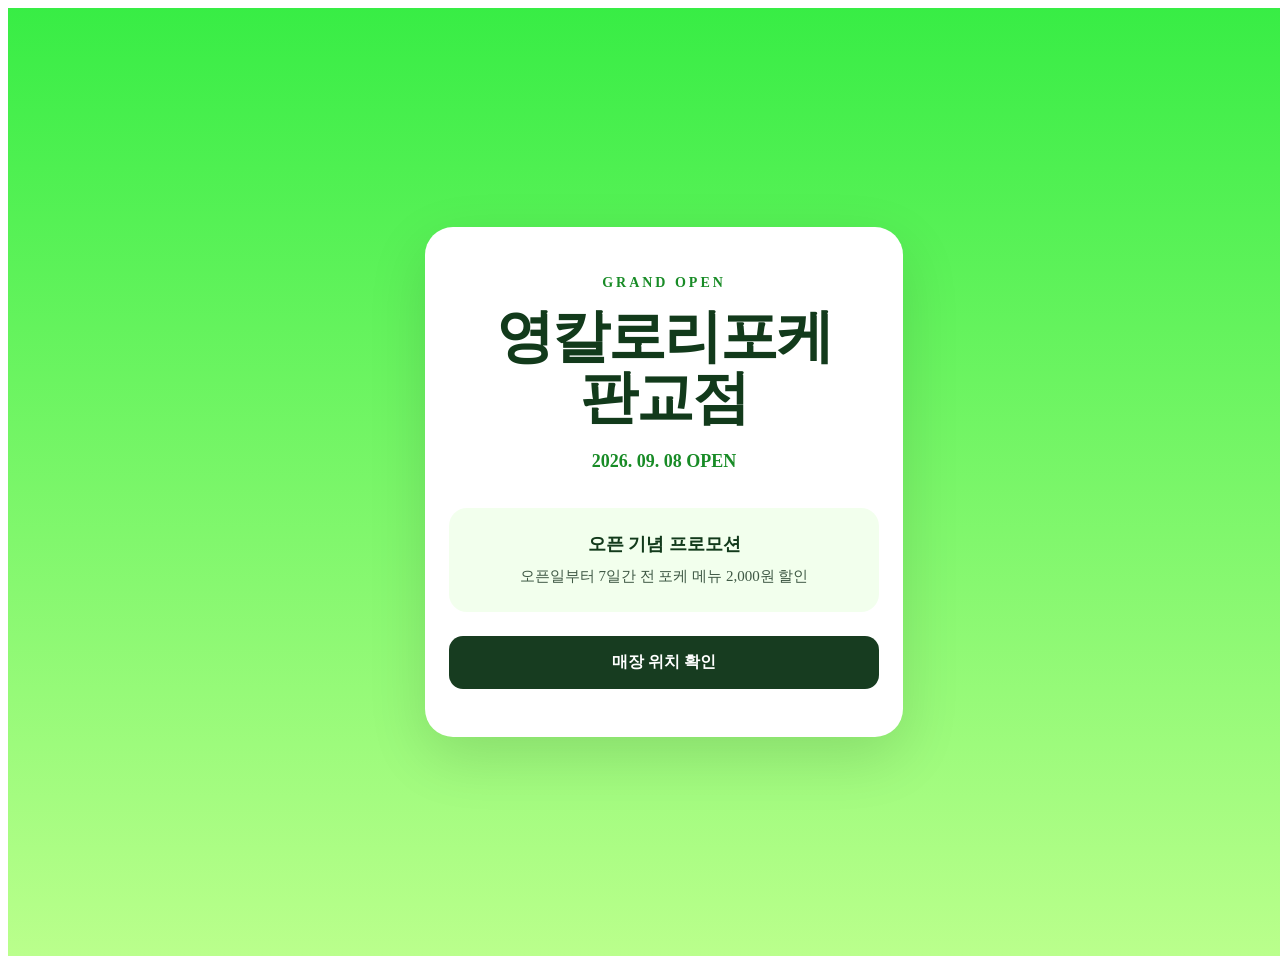
==== pangyo/index.html @ 634e9118 "pangyo_firstcommit" ====
<!DOCTYPE html>
<html lang="ko">
<head>
  <meta charset="UTF-8">

  <meta
    name="viewport"
    content="width=device-width, initial-scale=1.0"
  >

  <meta
    name="description"
    content="영칼로리포케 판교점 그랜드 오픈 안내"
  >

  <title>영칼로리포케 판교점</title>

  <!-- 전체 지점에서 공통으로 사용할 CSS -->
  <link rel="stylesheet" href="../assets/css/common.css">

  <!-- 판교 페이지 전용 CSS -->
  <link rel="stylesheet" href="./style.css">
</head>

<body>
  <main class="page">
    <section class="hero">
      <p class="hero__label">GRAND OPEN</p>

      <h1 class="hero__title">
        영칼로리포케<br>
        판교점
      </h1>

      <p class="hero__date">
        2026. 09. 08 OPEN
      </p>

      <div class="hero__event">
        <strong>오픈 기념 프로모션</strong>
        <p>오픈일부터 7일간 전 포케 메뉴 2,000원 할인</p>
      </div>

      <button
        class="hero__button"
        id="locationButton"
        type="button"
      >
        매장 위치 확인
      </button>
    </section>
  </main>

  <!-- 전체 지점에서 공통으로 사용할 JavaScript -->
  <script src="../assets/js/common.js"></script>

  <!-- 판교 페이지 전용 JavaScript -->
  <script src="./script.js"></script>
</body>
</html>
---- pangyo/style.css ----
.page {
  display: flex;
  align-items: center;
  justify-content: center;

  width: 100%;
  min-height: 100vh;

  padding: 24px;

  background:
    linear-gradient(
      180deg,
      #38ed45 0%,
      #baff8c 100%
    );
}

.hero {
  width: 100%;
  max-width: 430px;

  padding: 48px 24px;

  text-align: center;

  background-color: #ffffff;
  border-radius: 28px;

  box-shadow:
    0 20px 60px
    rgba(0, 0, 0, 0.12);
}

.hero__label {
  margin: 0 0 16px;

  font-size: 14px;
  font-weight: 800;
  letter-spacing: 3px;

  color: #188b26;
}

.hero__title {
  margin: 0;

  font-size: clamp(38px, 10vw, 58px);
  line-height: 1.05;
  letter-spacing: -2px;

  color: #123a1b;
}

.hero__date {
  margin: 22px 0 0;

  font-size: 18px;
  font-weight: 700;

  color: #188b26;
}

.hero__event {
  margin-top: 36px;
  padding: 24px 18px;

  background-color: #f2ffed;
  border-radius: 18px;
}

.hero__event strong {
  display: block;

  margin-bottom: 8px;

  font-size: 18px;

  color: #123a1b;
}

.hero__event p {
  margin: 0;

  font-size: 15px;
  line-height: 1.6;

  color: #3f5945;
}

.hero__button {
  width: 100%;

  margin-top: 24px;
  padding: 16px 20px;

  font: inherit;
  font-size: 16px;
  font-weight: 700;

  color: #ffffff;
  background-color: #173c20;

  border: 0;
  border-radius: 14px;

  cursor: pointer;
}

.hero__button:hover {
  background-color: #24582f;
}

.hero__button:active {
  transform: scale(0.98);
}
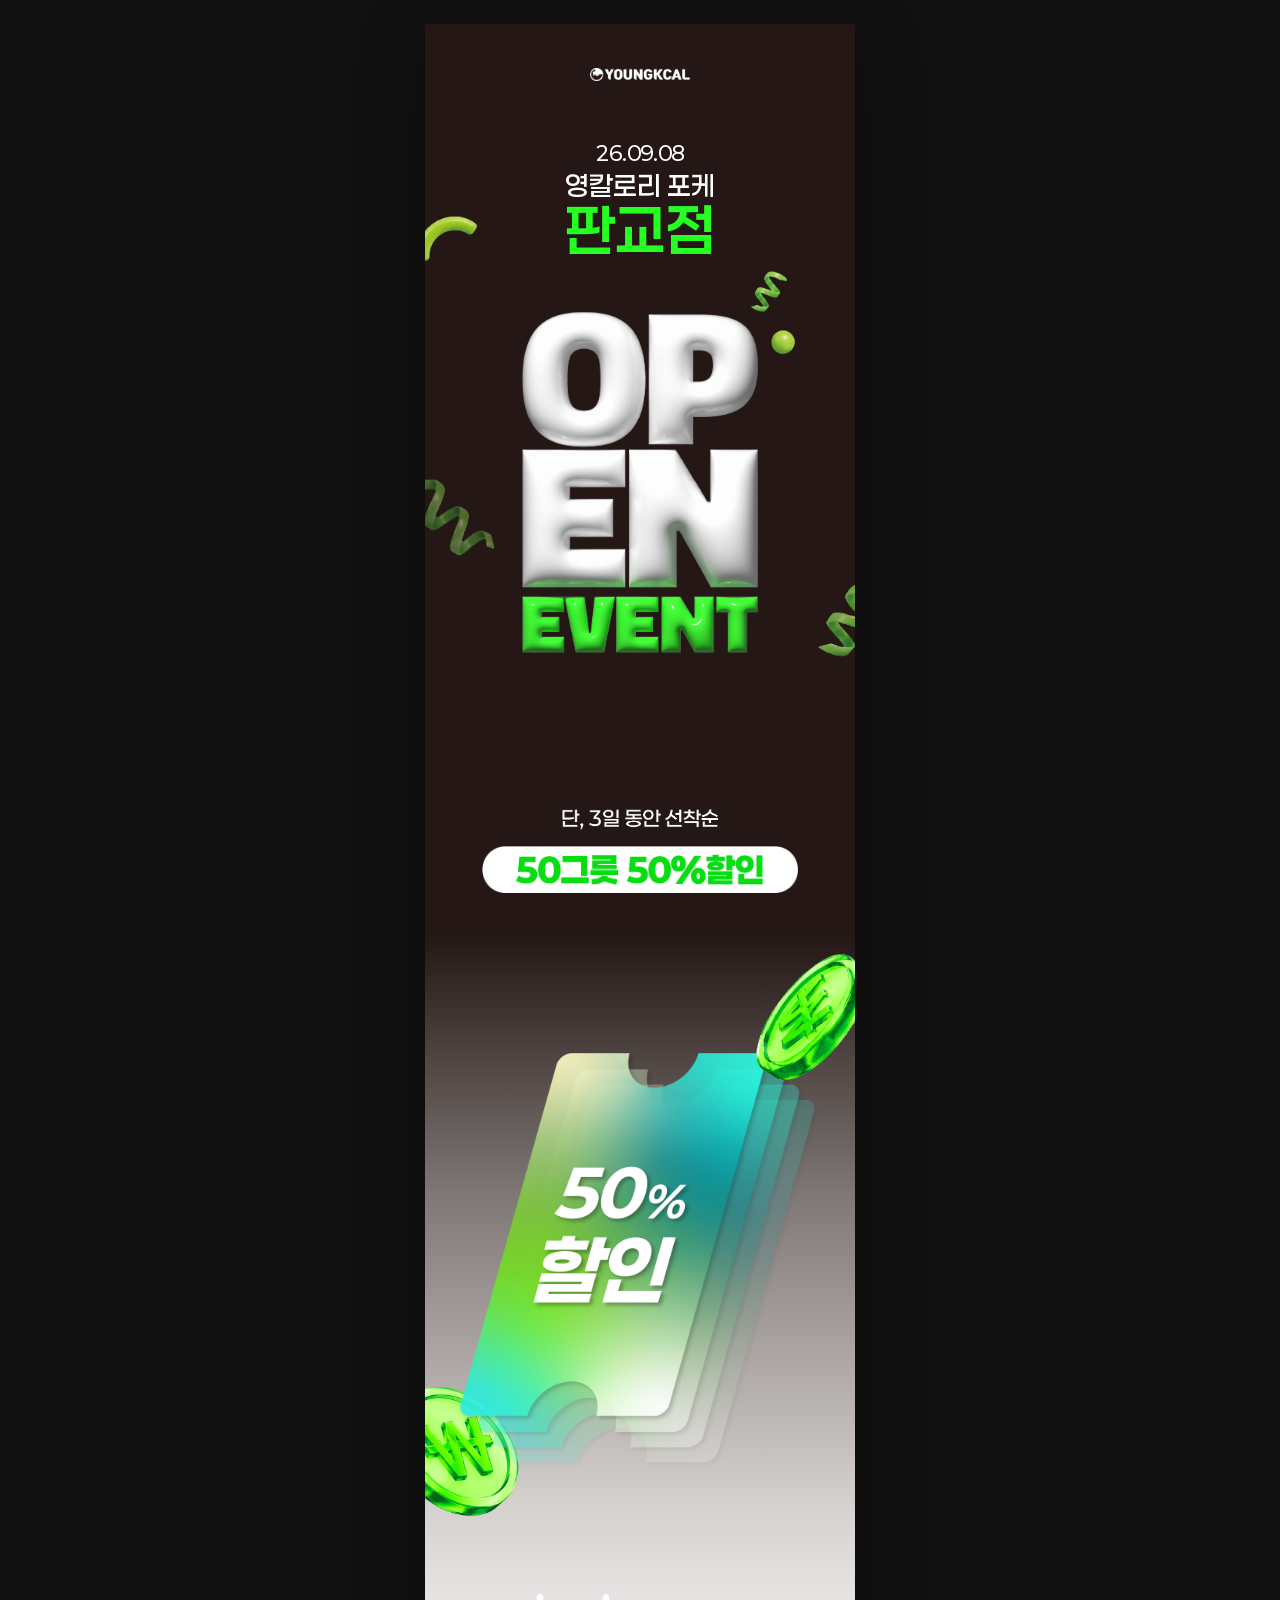
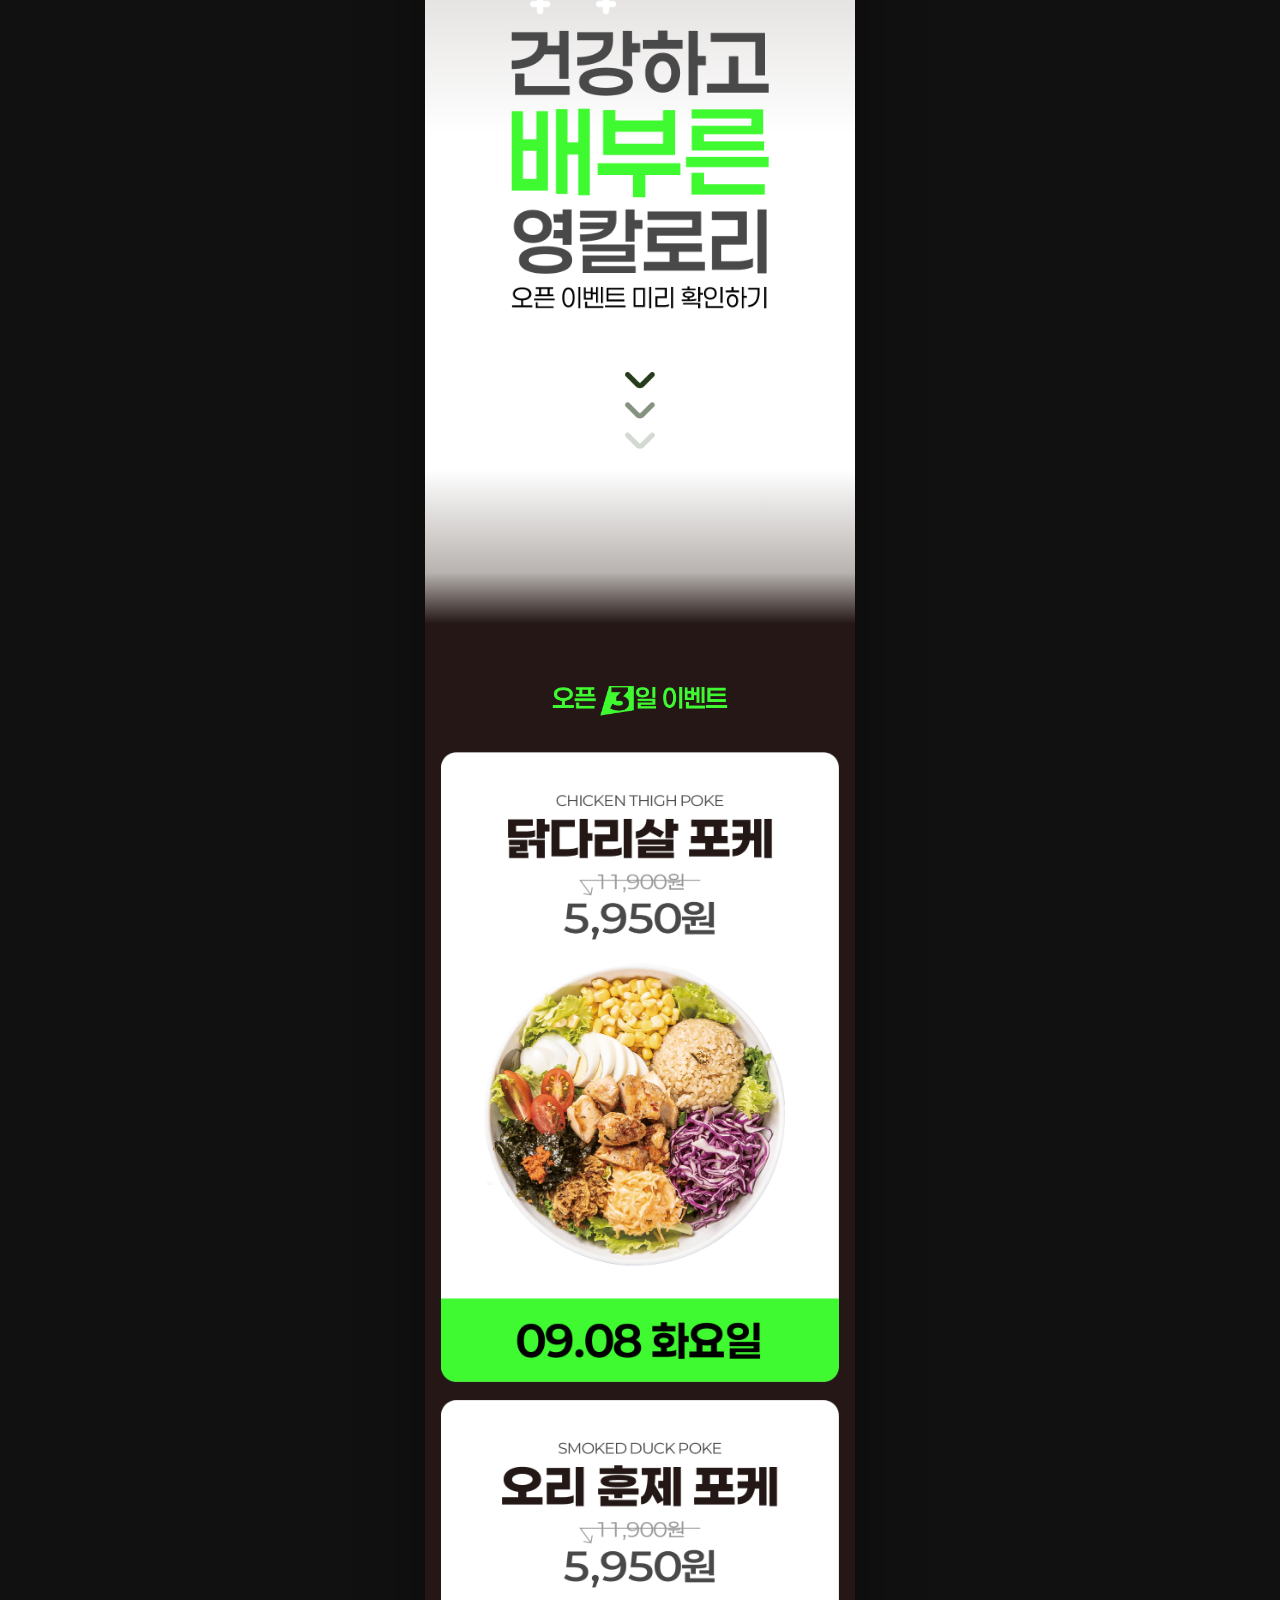
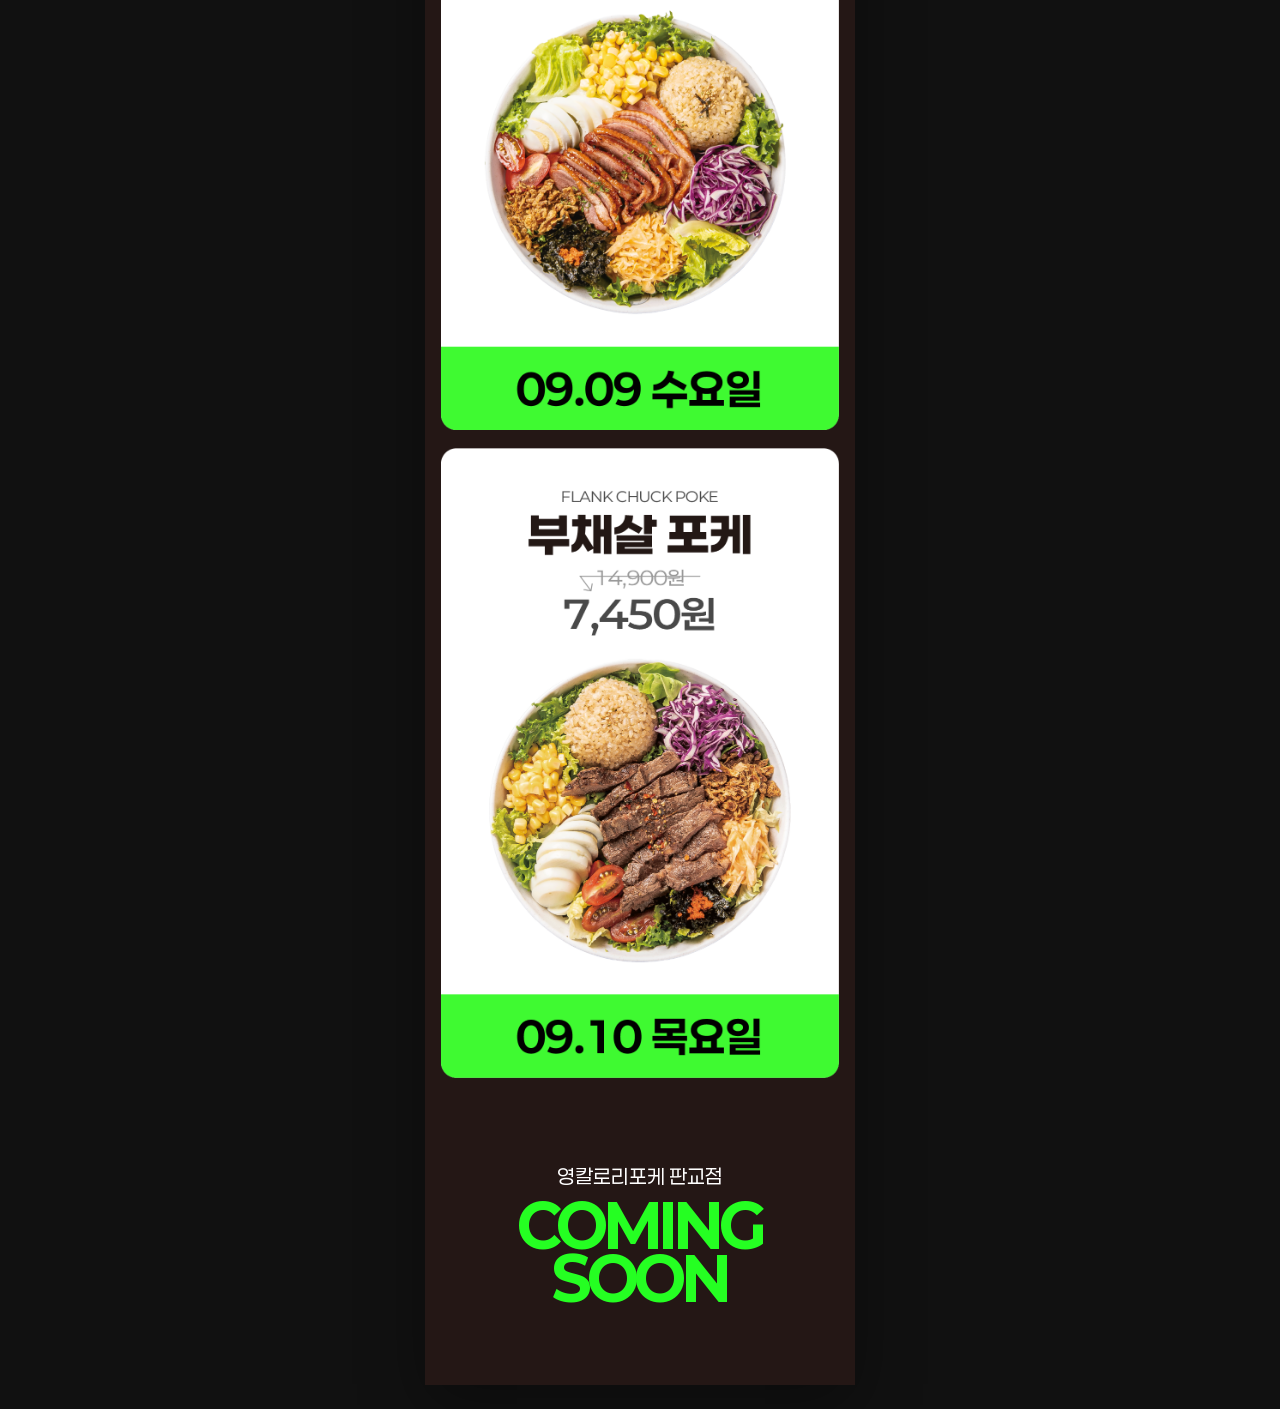
==== commit 07ed3cc2: "기본레이아웃 완성" ====
--- a/pangyo/index.html
+++ b/pangyo/index.html
@@ -1,60 +1,132 @@
-<!DOCTYPE html>
+<!doctype html>
 <html lang="ko">
 <head>
-  <meta charset="UTF-8">
+  <meta charset="utf-8" />
+  <meta name="viewport" content="width=device-width, initial-scale=1" />
 
-  <meta
-    name="viewport"
-    content="width=device-width, initial-scale=1.0"
-  >
-
+  <title>영칼로리포케 동탄점 오픈 이벤트</title>
   <meta
     name="description"
-    content="영칼로리포케 판교점 그랜드 오픈 안내"
-  >
+    content="영칼로리포케 동탄점 오픈 3일 이벤트. 매일 선착순 50그릇 50% 할인."
+  />
 
-  <title>영칼로리포케 판교점</title>
-
-  <!-- 전체 지점에서 공통으로 사용할 CSS -->
-  <link rel="stylesheet" href="../assets/css/common.css">
-
-  <!-- 판교 페이지 전용 CSS -->
-  <link rel="stylesheet" href="./style.css">
+  <link rel="stylesheet" href="./css/style.css" />
 </head>
 
 <body>
   <main class="page">
-    <section class="hero">
-      <p class="hero__label">GRAND OPEN</p>
+    <!-- HERO -->
+    <section class="hero section-dark">
+      <div class="section-inner hero-inner">
+        <img class="hero-logo" src="./images/logo.png" alt="영칼로리포케" />
+        
+        <div class="hero-title">
+          <p class="hero-date">26.09.08</p> 
+          <p class="hero-subtitle">영칼로리 포케</p>
+          <h1 class="hero-store">판교점</h1>
+        </div>  
+        <div class="hero-visual reveal">
+          <img
+            class="hero-small-assets"
+            src="./images/s-3d-assets.png"
+            alt=""
+            aria-hidden="true"
+          />
+          <img
+            class="hero-balloon"
+            src="./images/open-balloon.png"
+            alt="OPEN EVENT"
+          />
+        </div>
 
-      <h1 class="hero__title">
-        영칼로리포케<br>
-        판교점
-      </h1>
+        <div class="hero-event-copy reveal">
+          <img
+            class="only-three-days"
+            src="./images/only-3days-01.png"
+            alt="단 3일 동안"
+          />
+          <img
+            class="fifty-sale"
+            src="./images/50plates-50sale.png"
+            alt="선착순 50그릇 50% 할인"
+          />
+        </div>
+      </div>
+    </section>
 
-      <p class="hero__date">
-        2026. 09. 08 OPEN
-      </p>
+    <!-- DISCOUNT CARD -->
+    <section class="discount-section">
+      <div class="section-inner discount-inner">
+        <div class="discount-composition reveal">
+          <img
+            class="discount-card"
+            src="./images/card.png"
+            alt="50% 할인 카드"
+          />
+          <img
+            class="coin coin-top"
+            src="./images/coin-01.png"
+            alt=""
+            aria-hidden="true"
+          />
+          <img
+            class="coin coin-bottom"
+            src="./images/coin-02.png"
+            alt=""
+            aria-hidden="true"
+          />
+        </div>
 
-      <div class="hero__event">
-        <strong>오픈 기념 프로모션</strong>
-        <p>오픈일부터 7일간 전 포케 메뉴 2,000원 할인</p>
+        <img
+          class="middle-text reveal"
+          src="./images/middle-text.png"
+          alt="건강하고 배부른 영칼로리포케 오픈 이벤트 미리 확인하기"
+        />
+
+        <button class="scroll-button" type="button" aria-label="이벤트 메뉴 보기">
+          <img src="./images/arrow.png" alt="" aria-hidden="true" />
+        </button>
       </div>
+    </section>
 
-      <button
-        class="hero__button"
-        id="locationButton"
-        type="button"
-      >
-        매장 위치 확인
-      </button>
+    <!-- 3-DAY EVENT -->
+    <section class="event-section section-dark" id="event">
+      <div class="section-inner event-inner">
+        <img
+          class="event-title reveal"
+          src="./images/open-3days-02.png"
+          alt="오픈 3일 이벤트"
+        />
+
+        <div class="day-list">
+          <img
+            class="day-card reveal"
+            src="./images/day-01.png"
+            alt="9월 8일 화요일 닭다리살 포케 할인"
+            loading="lazy"
+          />
+          <img
+            class="day-card reveal"
+            src="./images/day-02.png"
+            alt="9월 9일 수요일 오리 훈제 포케 할인"
+            loading="lazy"
+          />
+          <img
+            class="day-card reveal"
+            src="./images/day-03.png"
+            alt="9월 10일 목요일 부채살 포케 할인"
+            loading="lazy"
+          />
+        </div>
+
+        <div class="coming-soon reveal" aria-label="영칼로리포케 판교점 커밍순">
+          <p>영칼로리포케 판교점</p>
+          <strong>COMING<br />SOON</strong>
+        </div>
+      </div>
     </section>
   </main>
 
-  <!-- 전체 지점에서 공통으로 사용할 JavaScript -->
-  <script src="../assets/js/common.js"></script>
-
-  <!-- 판교 페이지 전용 JavaScript -->
-  <script src="./script.js"></script>
+  <script src="./js/script.js"></script>
 </body>
-</html>+</html>
--- a/pangyo/css/style.css
+++ b/pangyo/css/style.css
@@ -0,0 +1,339 @@
+@charset "utf-8";
+@import url("./font.css");
+
+:root {
+  --page-width: 430px;
+  --dark: #241715;
+  --green: #25ff22;
+  --white: #ffffff;
+}
+
+*,
+*::before,
+*::after {
+  box-sizing: border-box;
+}
+
+html {
+  scroll-behavior: smooth;
+}
+
+body {
+  margin: 0;
+  background: #111;
+  color: var(--white);
+  font-family: "Paperlogy", sans-serif;
+}
+
+img {
+  display: block;
+  max-width: 100%;
+}
+
+button {
+  font: inherit;
+}
+
+.page {
+  width: min(100%, var(--page-width));
+  margin: 0 auto;
+  overflow: hidden;
+  background: var(--white);
+}
+
+.section-inner {
+  position: relative;
+  width: 100%;
+  margin: 0 auto;
+}
+
+.section-dark {
+  background: var(--dark);
+}
+
+/* HERO */
+.hero {
+  min-height: 760px;
+}
+
+.hero-inner {
+  min-height: 760px;
+  padding: 24px 18px 42px;
+}
+
+.hero-logo {
+  width: 100px;
+  margin: 0 auto;
+  margin-bottom: 60px;
+  margin-top: 20px;
+}
+
+.hero-title {
+  margin-top: 36px;
+  text-align: center;
+}
+
+.hero-date {
+  margin: 0;
+  font-size: 20px;
+  font-weight: 500;
+  color: #fff;
+}
+
+.hero-subtitle,
+.hero-store {
+  width: 200px;
+  margin-left: auto;
+  margin-right: auto;
+  text-align: center;
+}
+
+.hero-subtitle {
+  margin-top: 5px;
+  margin-bottom: 2px;
+  font-size: 27px;
+  font-weight: 500;
+  color: #fff;
+}
+
+.hero-store {
+  margin-top: 2px;
+  font-size: 57px;
+  font-weight: 600;
+  line-height: 0.95;
+  color: var(--green);
+}
+
+.hero-visual {
+  position: relative;
+  width: 100%;
+  min-height: 340px;
+  margin-top: 55px;
+}
+
+.hero-balloon {
+  position: relative;
+  z-index: 2;
+  width: 60%;
+  margin: 0 auto;
+  animation: balloon-bounce 2.2s ease-in-out infinite;
+  transform-origin: center;
+}
+
+.hero-small-assets {
+  position: absolute;
+  top: -130px;
+  left: 50%;
+  width: 140%;
+  max-width: none;
+  transform: translateX(-50%);
+  z-index: 1;
+  pointer-events: none;
+}
+
+.hero-event-copy {
+  display: grid;
+  justify-items: center;
+  gap: 10px;
+  margin-top: 150px;
+}
+
+.only-three-days {
+  width: 45%;
+}
+
+.fifty-sale {
+  width: 80%;
+}
+
+/* DISCOUNT */
+.discount-section {
+  position: relative;
+  min-height: 1200px;
+  background:
+    linear-gradient(
+      to bottom,
+      var(--dark) 0%,
+      #7e7775 20%,
+      #d4d0ce 44%,
+      #ffffff 62%,
+      #ffffff 88%,
+      #b8b3b0 96%,
+      var(--dark) 100%
+    );
+}
+
+.discount-inner {
+  min-height: 1200px;
+  padding: 15px 0 80px;
+}
+
+.discount-composition {
+  position: relative;
+  width: 100%;
+  min-height: 520px;
+  margin-top: 80px;
+}
+
+.discount-card {
+  position: absolute;
+  top: 20px;
+  left: 50%;
+  width: 85%;
+  transform: translateX(-50%);
+}
+
+.coin {
+  position: absolute;
+  z-index: 2;
+}
+
+.coin-top {
+  top: -18%;
+  right: -10%;
+  width: 40%;
+}
+
+.coin-bottom {
+  left: -15%;
+  bottom: 0;
+  width: 40%;
+  z-index: -100;
+}
+
+.middle-text {
+  width: 60%;
+  margin: 44px auto 0;
+}
+
+.scroll-button {
+  display: grid;
+  place-items: center;
+  width: 62px;
+  height: 62px;
+  margin: 58px auto 110px;
+  padding: 0;
+  border: 0;
+  background: transparent;
+  cursor: pointer;
+  animation: arrow-bounce 1.8s ease-in-out infinite;
+}
+
+.scroll-button img {
+  width: 30px;
+}
+
+/* EVENT */
+.event-section {
+  min-height: 1520px;
+}
+
+.event-inner {
+  padding: 60px 16px 80px;
+}
+
+.event-title {
+  width: 44%;
+  margin: 0 auto 34px;
+}
+
+.day-list {
+  display: grid;
+  gap: 18px;
+}
+
+.day-card {
+  width: 100%;
+  border-radius: 8px;
+}
+
+.coming-soon {
+  width: 100%;
+  margin: 86px auto 0;
+  color: var(--white);
+  text-align: center;
+}
+
+.coming-soon p {
+  margin: 0 0 12px;
+  font-size: 20px;
+  text-align: center;
+}
+
+.coming-soon strong {
+  display: block;
+  color: var(--green);
+  font-size: 60px;
+  line-height: 0.88;
+  letter-spacing: -0.05em;
+  font-weight: 800;
+  text-align: center;
+}
+
+/* SCROLL REVEAL */
+.reveal {
+  opacity: 0;
+  transform: translateY(24px);
+  transition:
+    opacity 700ms ease,
+    transform 700ms ease;
+}
+
+.reveal.is-visible {
+  opacity: 1;
+  transform: translateY(0);
+}
+
+@keyframes arrow-bounce {
+  0%,
+  100% {
+    transform: translateY(0);
+  }
+
+  50% {
+    transform: translateY(10px);
+  }
+}
+
+@media (min-width: 431px) {
+  body {
+    padding: 24px 0;
+  }
+
+  .page {
+    box-shadow: 0 20px 60px rgba(0, 0, 0, 0.35);
+  }
+}
+
+@media (prefers-reduced-motion: reduce) {
+  html {
+    scroll-behavior: auto;
+  }
+
+  .reveal,
+  .scroll-button {
+    animation: none;
+    transition: none;
+  }
+
+  .reveal {
+    opacity: 1;
+    transform: none;
+  }
+}
+
+@keyframes balloon-bounce {
+  0%,
+  100% {
+    transform: translateY(0) scale(1);
+  }
+
+  30% {
+    transform: translateY(-8px) scale(1.04, 0.98);
+  }
+
+  60% {
+    transform: translateY(3px) scale(0.98, 1.04);
+  }
+}
+
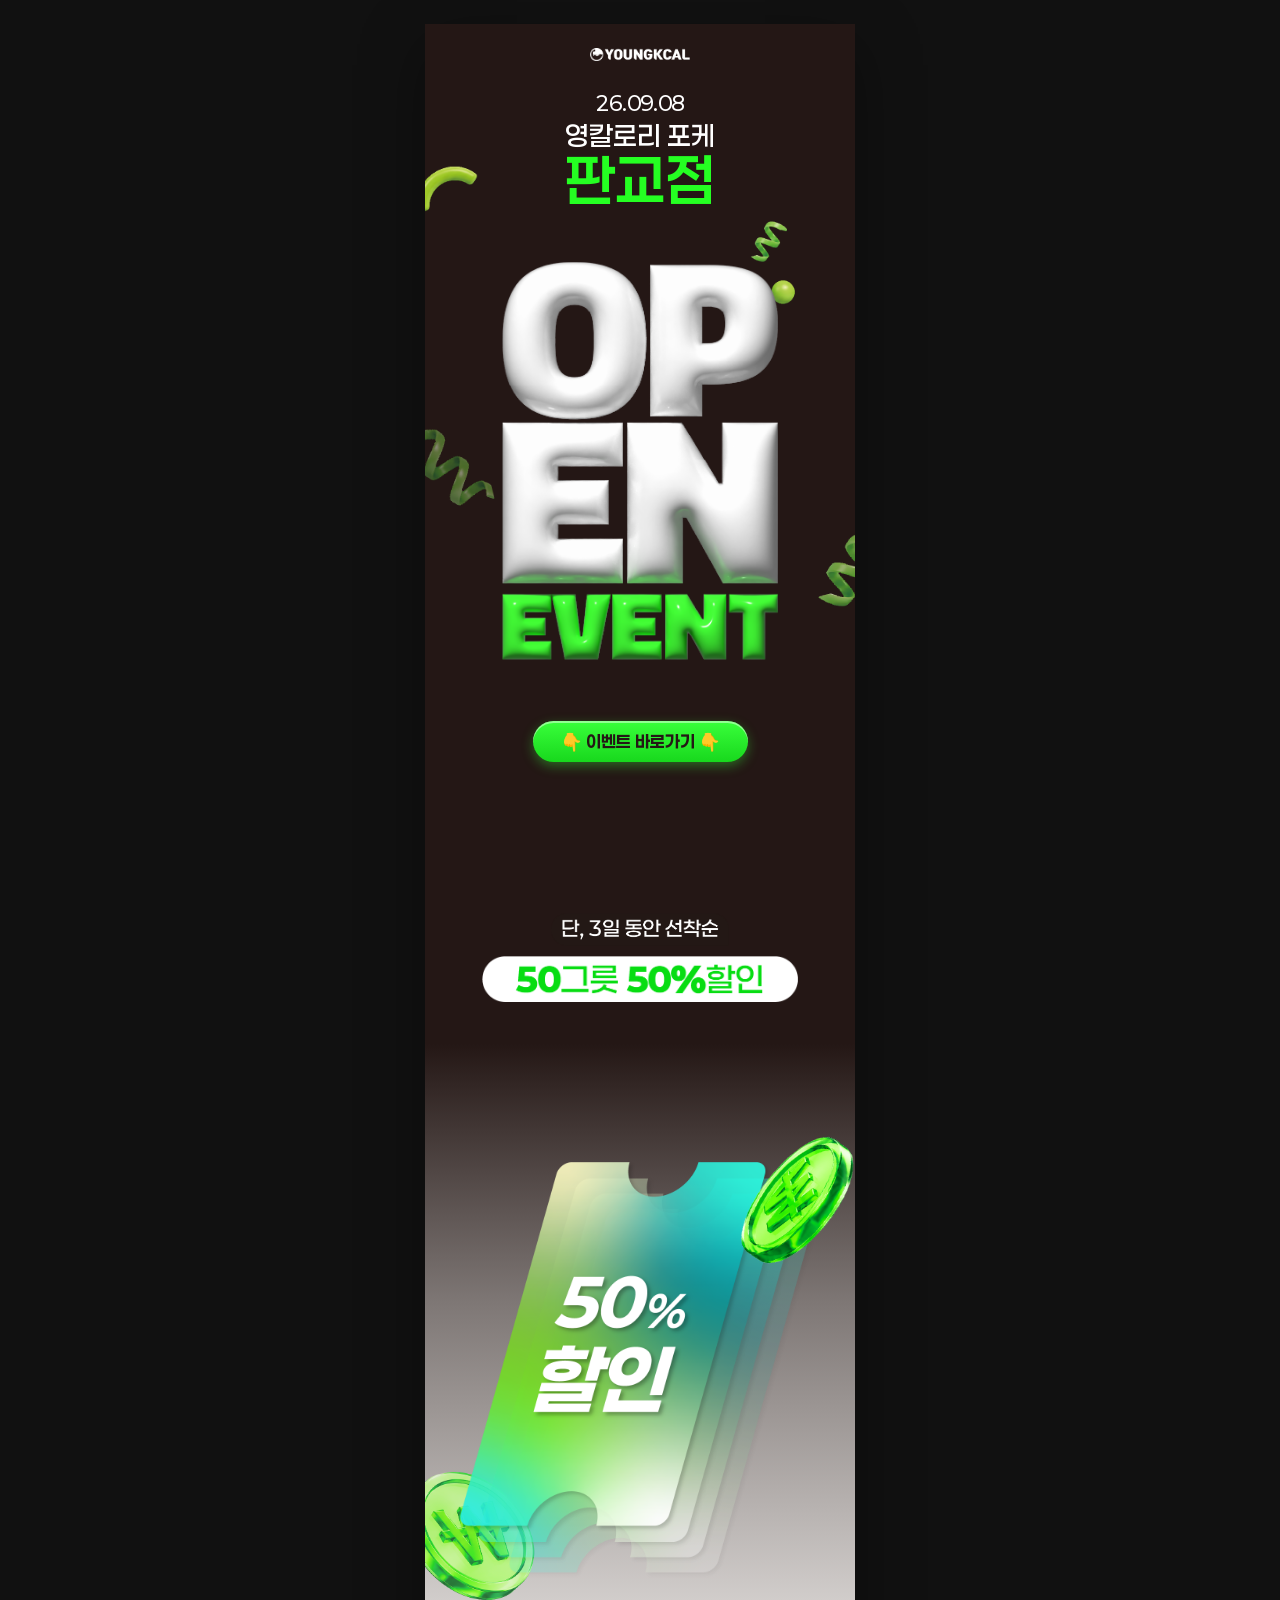
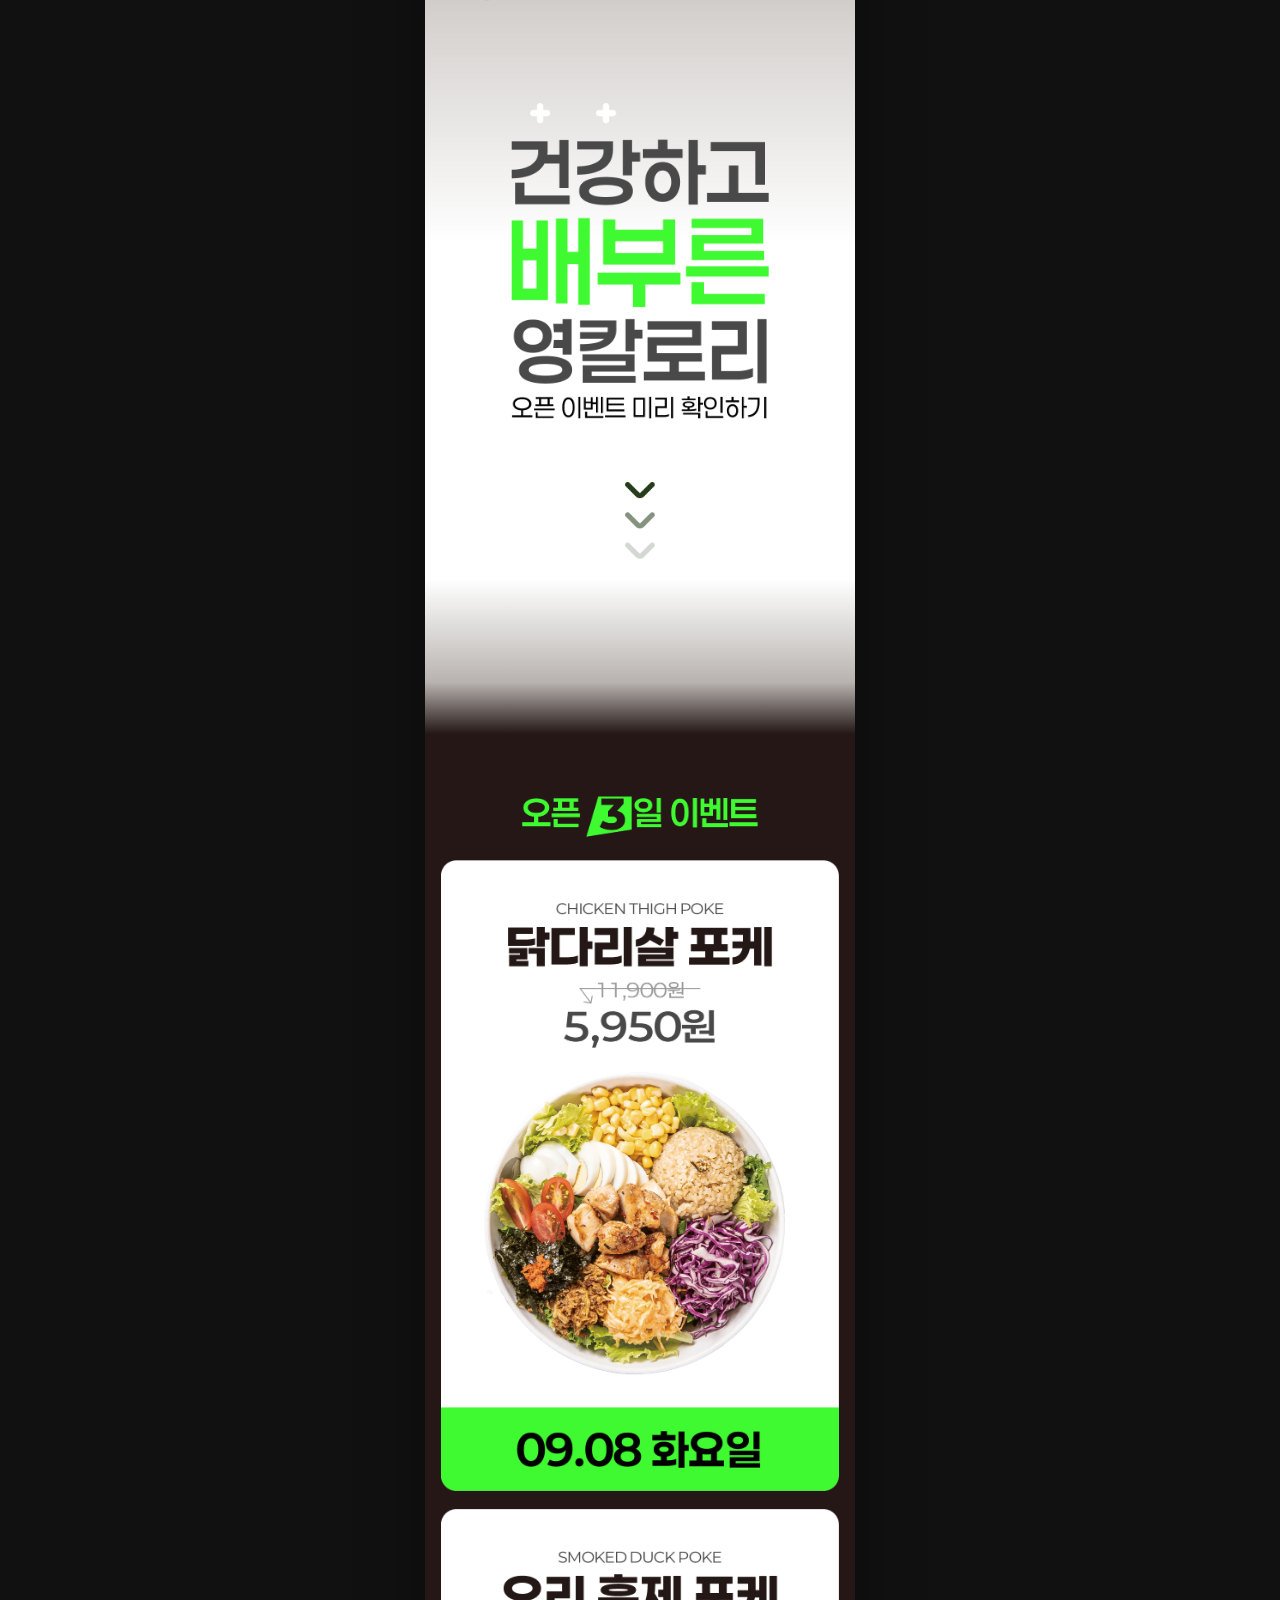
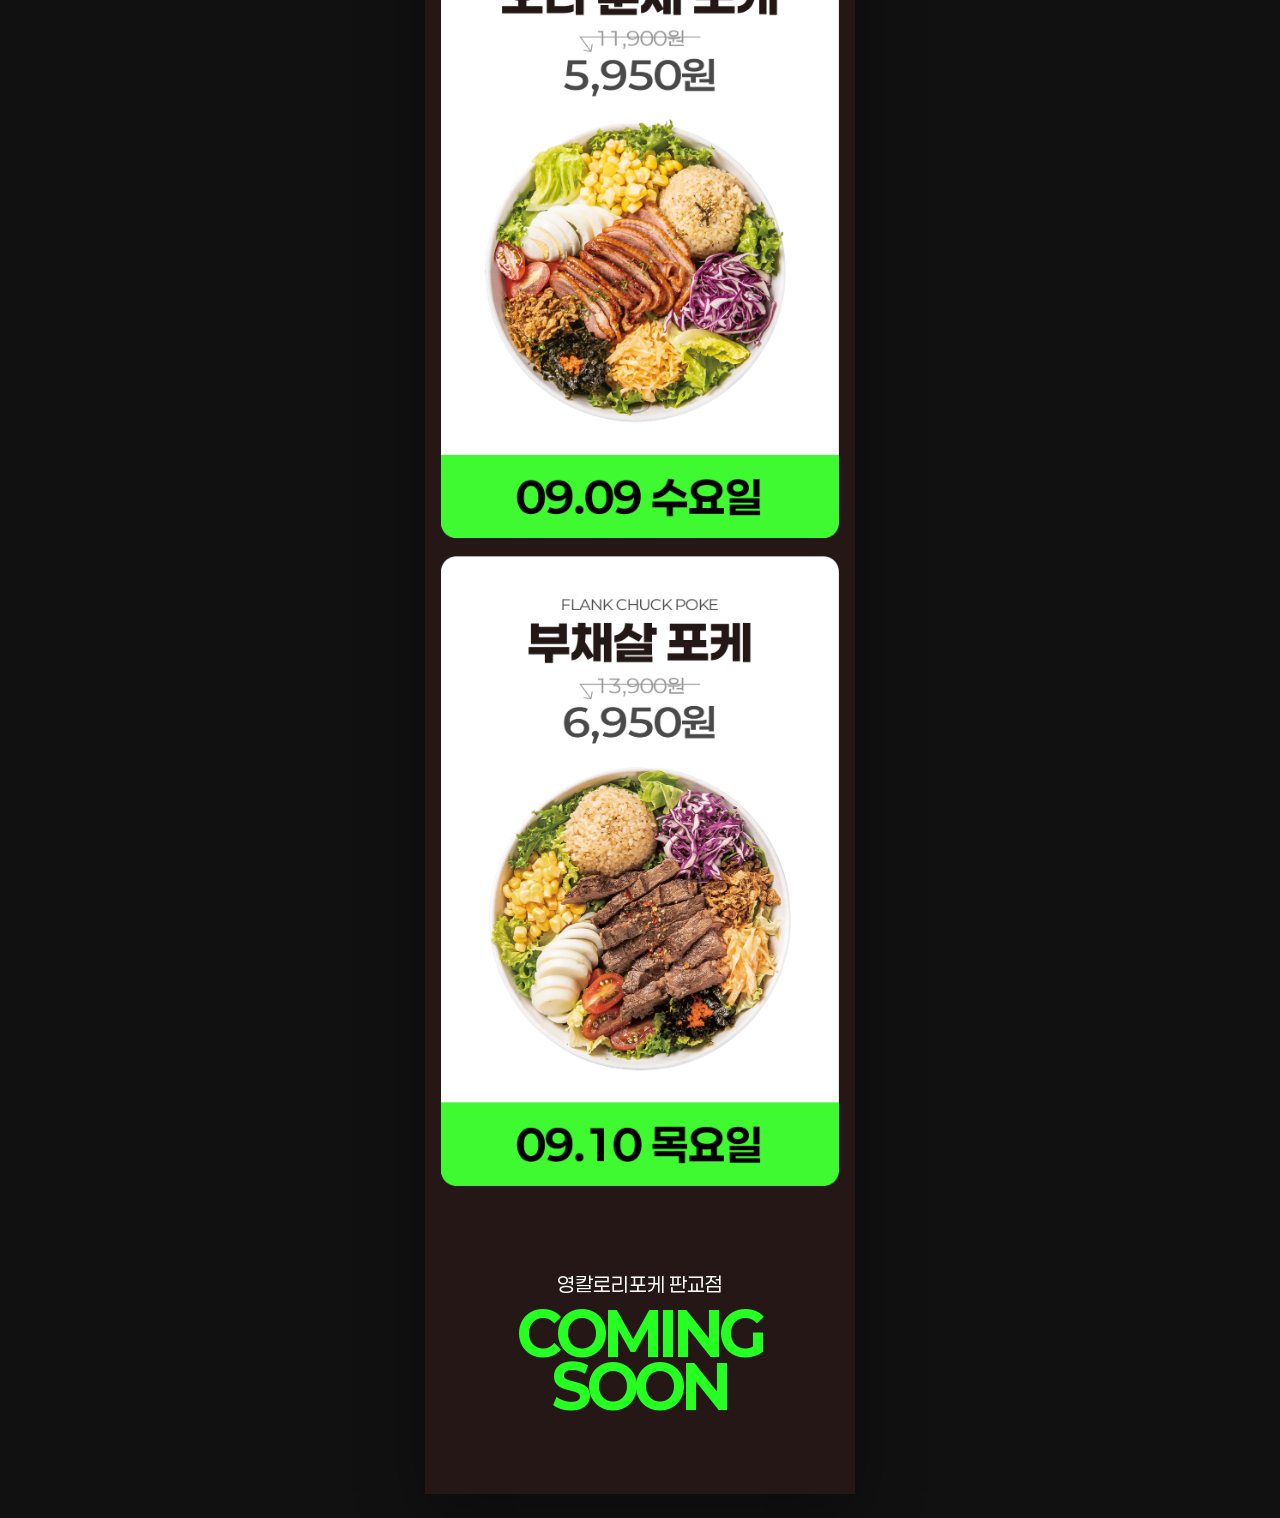
==== commit a2404089: "바로가기 버튼 및 이미지 수정" ====
--- a/pangyo/index.html
+++ b/pangyo/index.html
@@ -38,6 +38,12 @@
             alt="OPEN EVENT"
           />
         </div>
+        <button
+          class="event-link-button js-scroll-to-event reveal"
+          type="button"
+        >
+          <span>👇 이벤트 바로가기 👇</span>
+        </button>
 
         <div class="hero-event-copy reveal">
           <img
--- a/pangyo/css/style.css
+++ b/pangyo/css/style.css
@@ -64,12 +64,11 @@
 .hero-logo {
   width: 100px;
   margin: 0 auto;
-  margin-bottom: 60px;
+  margin-bottom: 30px;
+}
+
+.hero-title {
   margin-top: 20px;
-}
-
-.hero-title {
-  margin-top: 36px;
   text-align: center;
 }
 
@@ -114,7 +113,7 @@
 .hero-balloon {
   position: relative;
   z-index: 2;
-  width: 60%;
+  width: 70%;
   margin: 0 auto;
   animation: balloon-bounce 2.2s ease-in-out infinite;
   transform-origin: center;
@@ -173,32 +172,37 @@
   width: 100%;
   min-height: 520px;
   margin-top: 80px;
+  isolation: isolate;
 }
 
 .discount-card {
   position: absolute;
   top: 20px;
   left: 50%;
+  z-index: 2;
   width: 85%;
   transform: translateX(-50%);
 }
 
 .coin {
   position: absolute;
-  z-index: 2;
+  max-width: none;
+  pointer-events: none;
 }
 
 .coin-top {
-  top: -18%;
-  right: -10%;
+  top: -20px;
+  right: -28px;
+  z-index: 3;
   width: 40%;
 }
 
 .coin-bottom {
-  left: -15%;
-  bottom: 0;
+  left: -48px;
+  bottom: 25px;
+  z-index: 1;
   width: 40%;
-  z-index: -100;
+  opacity: 0.8;
 }
 
 .middle-text {
@@ -233,8 +237,8 @@
 }
 
 .event-title {
-  width: 44%;
-  margin: 0 auto 34px;
+  width: 60%;
+  margin: 0 auto 20px;
 }
 
 .day-list {
@@ -337,3 +341,46 @@
   }
 }
 
+.event-link-button {
+  display: flex;
+  justify-content: center;
+  margin: 60px auto 20px;
+  background: transparent;
+  border: none;
+}
+
+.event-link-button span {
+  display: inline-flex;
+  align-items: center;
+  justify-content: center;
+
+  padding: 10px 28px;
+
+  background: linear-gradient(180deg, #39ff3b 0%, #18d81d 100%);
+  color: #241715;
+
+  font-family: "Paperlogy";
+  font-weight: 700;
+  font-size: 17px;
+
+  border-radius: 999px;
+
+  box-shadow:
+    0 4px 12px rgba(57,255,59,.35),
+    inset 0 2px 0 rgba(255,255,255,.45);
+
+  cursor: pointer;
+  transition: .25s;
+}
+
+.event-link-button span:hover {
+  transform: translateY(-3px) scale(1.03);
+  box-shadow:
+    0 6px 15px rgba(57,255,59,.45),
+    inset 0 2px 0 rgba(255,255,255,.55);
+}
+
+.event-link-button span:active {
+  transform: scale(.97);
+}
+
